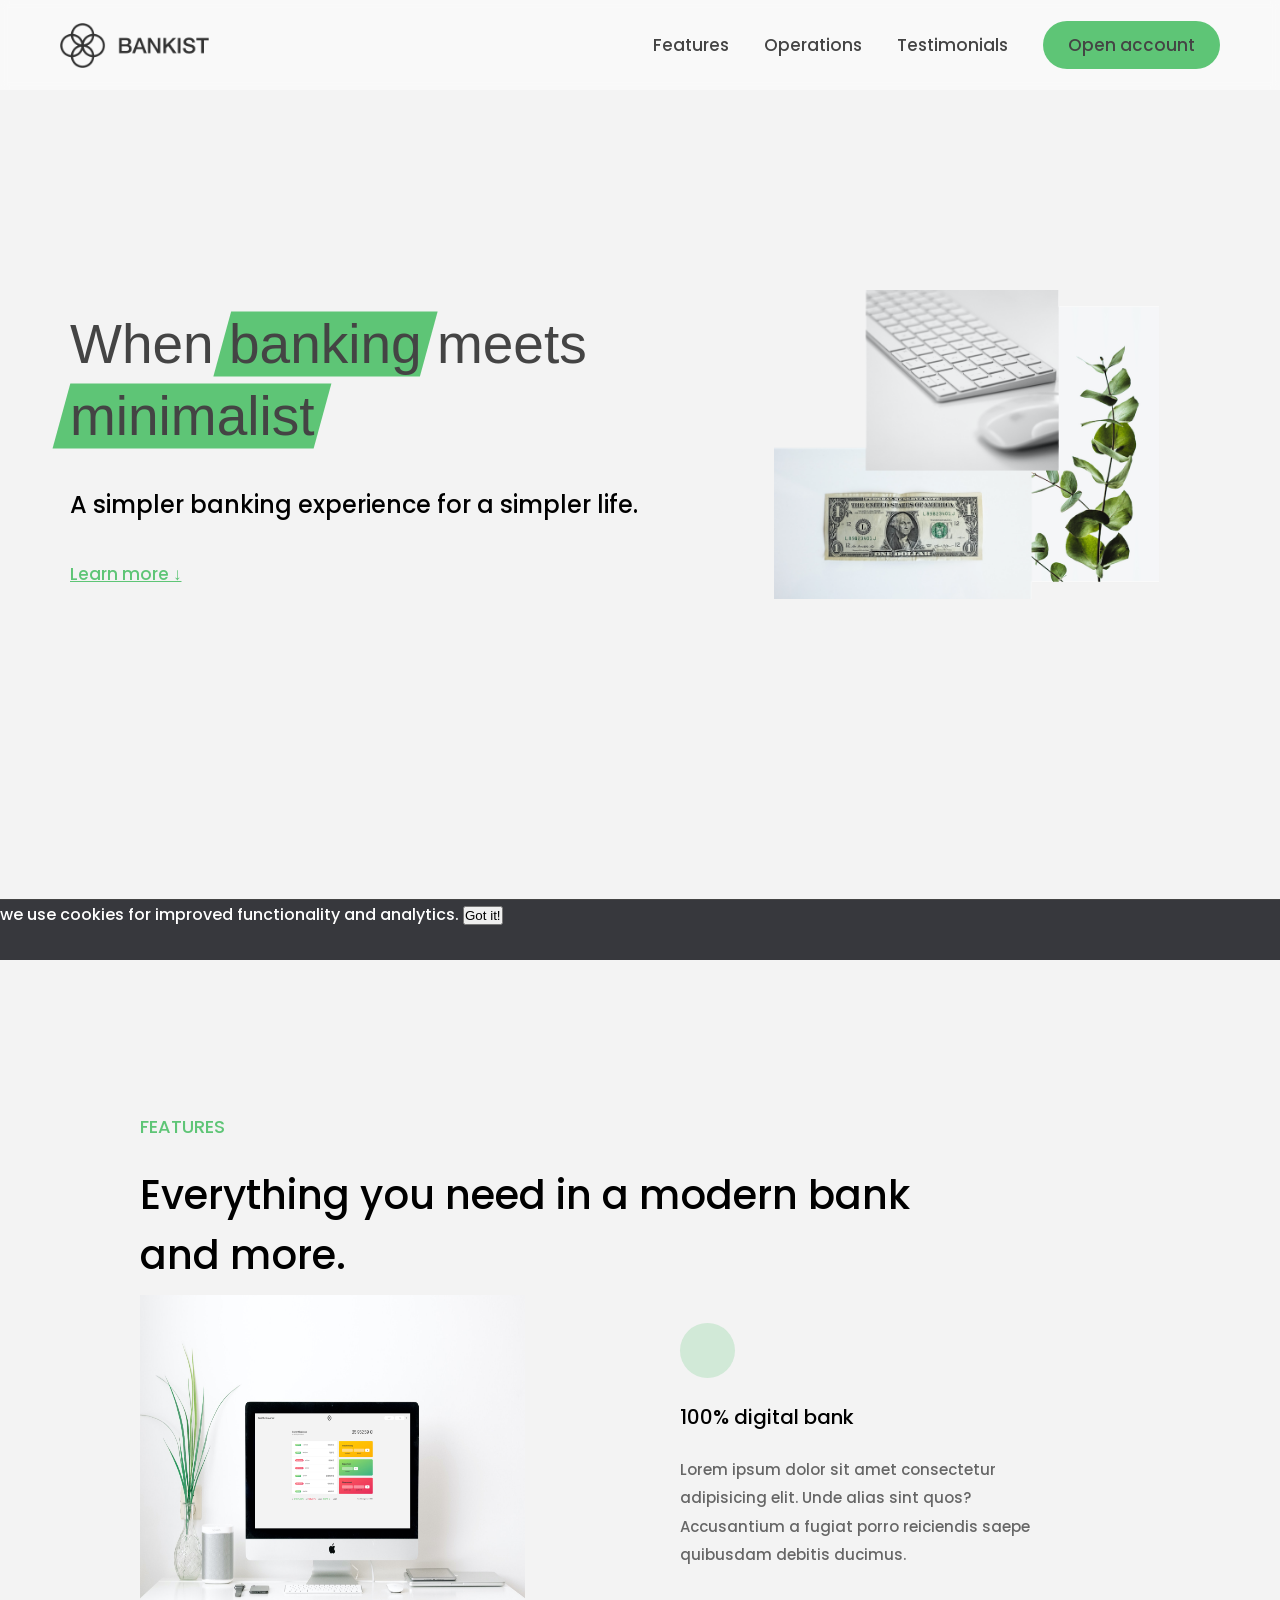
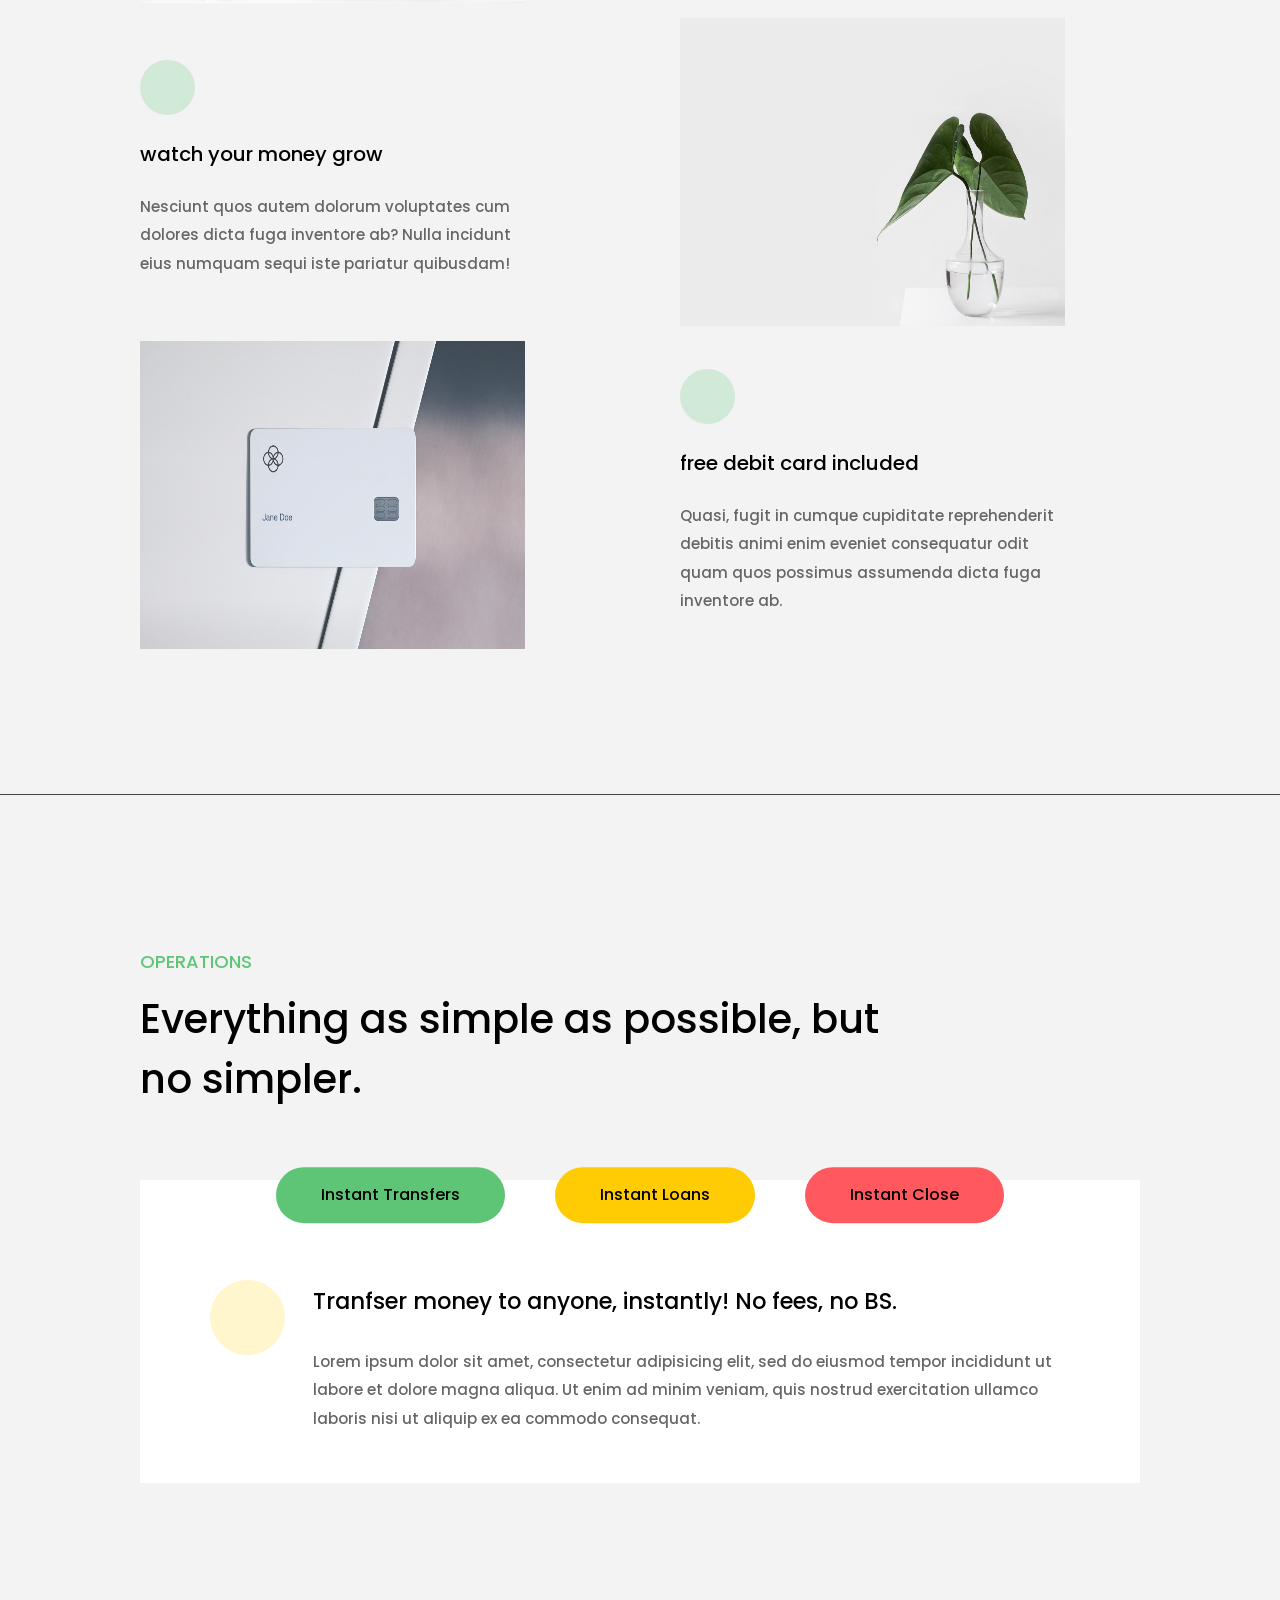
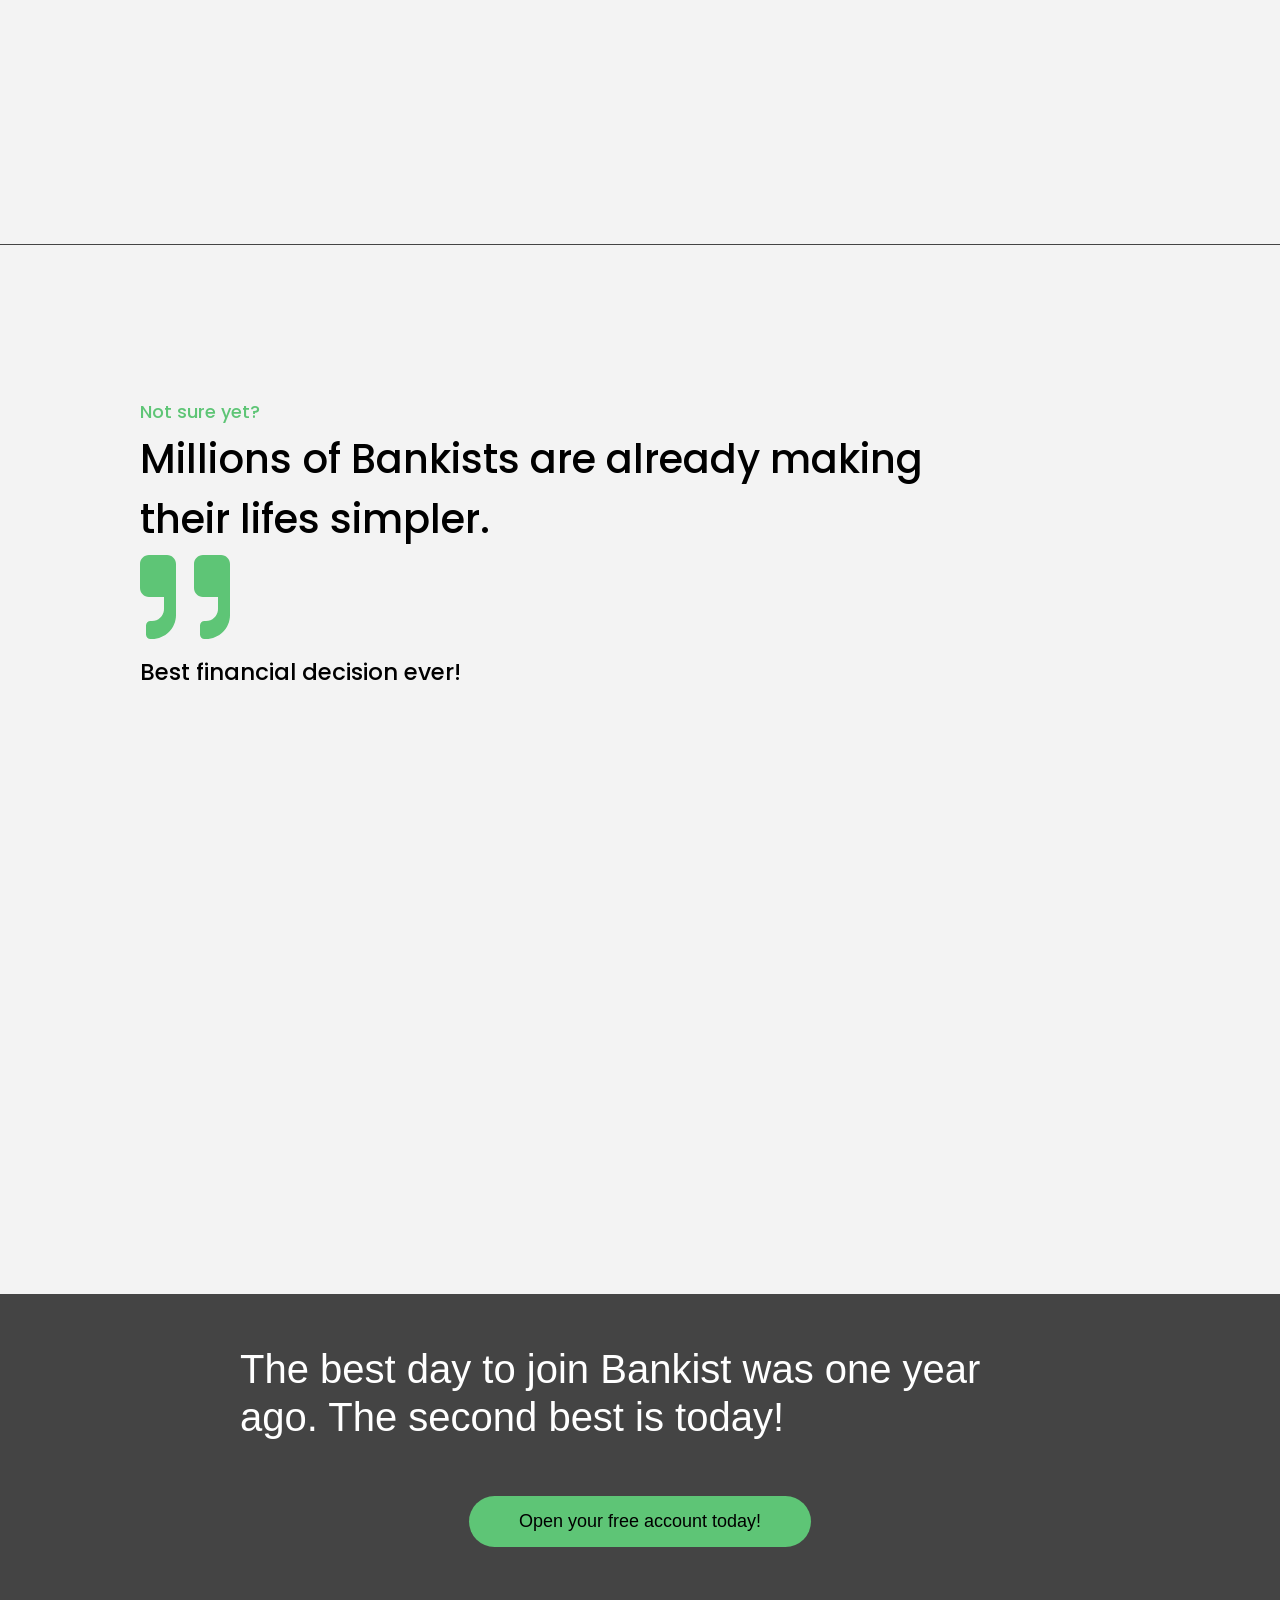
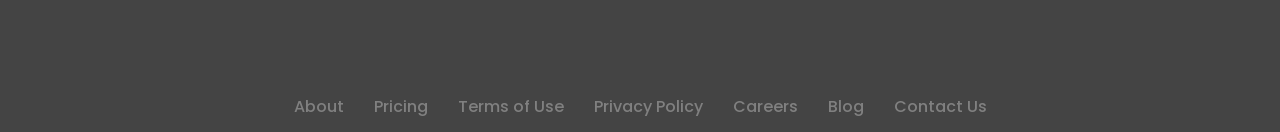
==== Advanced-DOM-and-Events/index.html @ 46413147 "Finished HTML, css, and simple js" ====
<!DOCTYPE html>
<html lang="en">
<head>
    <meta charset="UTF-8">
    <link rel="stylesheet" href="style.css">
    <meta name="viewport" content="width=device-width, initial-scale=1.0">
    <title>Document</title>
</head>
<link rel="preconnect" href="https://fonts.googleapis.com">
<link rel="preconnect" href="https://fonts.gstatic.com" crossorigin>
<link href="https://fonts.googleapis.com/css2?family=Abril+Fatface&family=Caveat:wght@400..700&family=Indie+Flower&family=Inter:ital,opsz,wght@0,14..32,100..900;1,14..32,100..900&family=Julius+Sans+One&family=Libre+Baskerville:ital,wght@0,400..700;1,400..700&family=Lobster&family=Lobster+Two:ital,wght@0,400;0,700;1,400;1,700&family=Montenegrin+Gothic+One&family=Nunito:ital,wght@0,200..1000;1,200..1000&family=Poppins:ital,wght@0,100;0,200;0,300;0,400;0,500;0,600;0,700;0,800;0,900;1,100;1,200;1,300;1,400;1,500;1,600;1,700;1,800;1,900&family=Press+Start+2P&family=Sono:wght,MONO@200..800,1&family=Unbounded:wght@200..900&display=swap" rel="stylesheet">
<body>
    <nav>
        <img src="./img/logo.png" class="logo" height="45">
        <div class="lists">
            <a href="#">Features</a>
            <a href="#">Operations</a>
            <a href="#">Testimonials</a>
            <a href="#" class="open-acc  open-button">Open account </a>
        </div>
    </nav>

    <!-- home page -->
    <section class="home-page">
        <div class="home-page__left">
            <h1>When <span>banking</span> meets <span>minimalist</span></h1>
            <p>A simpler banking experience for a simpler life.</p>
            <a href="#">Learn more ↓</a>
        </div>

        <div class="home-page__right">
            <img src="./img/hero.png">
        </div>
    </section>

    <!-- features page -->
    <section class="features-page">
        <h2>FEATURES<h2>
        <h3>Everything you need in a modern bank and more.</h3>
        <div class="features-page__features-box">
            <img src="./img/digital.jpg">
            <div class="features-page__features-box__digital-bank box">
                <div class="circle"></div>
                <h4>100% digital bank</h4>
                <p>Lorem ipsum dolor sit amet consectetur adipisicing elit. Unde alias sint quos? Accusantium a fugiat porro reiciendis saepe quibusdam debitis ducimus.</p>
            </div>

            <div class="features-page__features-box__grow box">
                <div class="circle"></div>
                <h4>watch your money grow</h4>
                <p>Nesciunt quos autem dolorum voluptates cum dolores dicta fuga inventore ab? Nulla incidunt eius numquam sequi iste pariatur quibusdam!</p>
            </div>

             <img src="./img/grow.jpg">
            <div class="features-page__features-box__included box">
                <div class="circle"></div>
                <h4>free debit card included</h4>
                <p>Quasi, fugit in cumque cupiditate reprehenderit debitis animi enim eveniet consequatur odit quam quos possimus assumenda dicta fuga inventore ab.</p>
            </div>
             <img src="./img/card.jpg">
        </div>
    </section>

     <!-- operations page -->
    <section class="operations-page">
        <h2>OPERATIONS<h2>
        <h3>Everything as simple as possible, but no simpler.</h3>
         <div class="container"></div>
            <div class="boxlists">
                <div class="container__btn transfer">Instant Transfers</div>
                <div class="container__btn loan">Instant Loans</div>
                <div class="container__btn close">Instant Close</div>
            </div>
            <div class="container__boxinside">
                <div class="circle2"></div>
                <div class="conainer__boxinside__smallerbox">
                    <h5>Tranfser money to anyone, instantly! No fees, no BS.</h5>
                    <p>Lorem ipsum dolor sit amet, consectetur adipisicing elit, sed do eiusmod tempor incididunt ut labore et dolore magna aliqua. Ut enim ad minim veniam, quis nostrud exercitation ullamco laboris nisi ut aliquip ex ea commodo consequat.</p>
                </div>
            </div>
        </div>
    </section>

    <!-- additional page -->
     <section class="more-info-page">
        <div class="section-title">
            <h2>Not sure yet?</h2>
            <h3>Millions of Bankists are already making their lifes simpler.</h3>
        </div>

        <div class="scroll-box">
            <div class="top-heading">
               
            </div>

            <div class="content">
                 <svg class="scroll-box__icon" viewBox="0 0 512 512">
                    <path d="M464 32H336c-26.5 0-48 21.5-48 48v128c0 26.5 21.5 48 48 48h80v64c0 35.3-28.7 64-64 64h-8c-13.3 0-24 10.7-24 24v48c0 13.3 10.7 24 24 24h8c70.7 0 128-57.3 128-128V80c0-26.5-21.5-48-48-48zm-288 0H48C21.5 32 0 53.5 0 80v128c0 26.5 21.5 48 48 48h80v64c0 35.3-28.7 64-64 64h-8c-13.3 0-24 10.7-24 24v48c0 13.3 10.7 24 24 24h8c70.7 0 128-57.3 128-128V80c0-26.5-21.5-48-48-48z"></path>
                </svg>
                <h3 class="scroll-box__header">Best financial decision ever!</h3>
            </div>
        </div>
     </section>

     <!-- login page -->
     <section class="login-page">
        <h1>The best day to join Bankist was one year ago. The second best is today!</h1>
        <button class="login-btn open-button">Open your free account today!</button>
        <div class="details">
            <a href="#">About</a>
            <a href="#">Pricing</a>
            <a href="#">Terms of Use</a>
            <a href="#">Privacy Policy</a>
            <a href="#">Careers</a>
            <a href="#">Blog</a>
            <a href="#">Contact Us</a>
        </div>
     </section>
     
     <!-- open account -->
    <div class="open-account hidden">
        <div class="bg"></div>
        <div class="content-box">
            <button class="close-btn">x</button>
            <h1>Open your bank account in just <span class="highlight">5 minutes</span></h1>
            <div class="open-account__content">
                <label for="first-name">First Name</label>
                <input type="text" id="first-name"></input>
                <label for="last-name">Last Name</label>
                <input type="text" id="last-name"></input>
                <label for="email">Email Address</label>
                <input type="text" id="email"></input>
            </div>
            <button class="open-account__btn">Next step</button>
        </div>
    </div>


    <script src="script.js"></script>
</body>
</html>
---- Advanced-DOM-and-Events/style.css ----
* {
    margin: 0;
    padding: 0;
    box-sizing: border-box;
    font-weight: 500;
}

body {
    font-family: Poppins;
    background-color: var(--light-color);
    line-height: 1.9;
    font-weight: 500;
}

:root {
    --dark-color: #444444;
    --green-color: #5ec576;
    --light-color: #f3f3f3;
    --color-primary-opacity: #5ec5763a;
    --lightgrey-color: #666;
    --color-secondary-opacity: #ffcd0331; 
    --color-primary: #5ec576;
    --color-secondary: #ffcb03;
    --color-tertiary: #ff585f;
}


 /* navigation bar */
 nav {
    display: flex;
    flex-direction: row;
    align-items: center;
    justify-content: space-between;
    padding: 0 60px;
    min-height: 90px;
    position: fixed;
    width: 100%;
    background-color: rgba(255, 255, 255, 0.5);
    backdrop-filter: blur(4px);
    z-index: 90;
 }

 .lists a {
    font-size: 17px;
    text-decoration: none;
    color: var(--dark-color);
    font-family: Poppins;
 }

 .lists {
    display: flex;
    gap: 35px;
    align-items: center;
 }

 .lists .open-acc {
    padding: 8px 25px;
    border-radius: 30px;
    background-color: var(--green-color);
 }

  .lists .open-acc:hover {
   background-color: #397e49;
} 


 /* home page */
 .home-page {
    display: flex;
    align-items: center;
    justify-content: space-around;
    min-height: 100vh;
    border-bottom: 1px solid var(--dark-color);
    gap: 50px;
    padding: 0 70px;
 }

 .home-page img {
    object-fit: cover;
    width: 385px;
 }

 .home-page__right {
   flex: 0.8; 
   text-align: left;
 }

 .home-page__left {
   flex: 1.2; 
   text-align: left;
   gap: 30px;
   display: flex;
   flex-direction: column;
 }

 .home-page__left h1 {
    font-size: 55px;
    text-align: left;
    line-height: 1.3;  
 }
 .home-page__left p {
    font-size: 24px;
 }

 .home-page a {
    font-size: 17px;
    color: var(--green-color);
 }

 .home-page span {
    position: relative;
 }

 .home-page span::after {
    content: "";
    top: 0;
    bottom: 0;
    left: 0;
    right: 0;
    background-color: var(--green-color);
    position: absolute;
    z-index: -1;
    transform: scale(1.07, 1.05) skewX(-15deg);
 }



 /* features page */
.features-page {
    display: flex;
    flex-direction: column;
    align-items: center;
    justify-content: center;
    gap: 10px;
    padding-left: 140px;
    padding-right: 80px;
    margin-top: 150px;
    padding-bottom: 150px;
    border-bottom: 1px solid var(--dark-color);
    margin-bottom: 150px;
}

 .features-page__features-box {
    display: grid;
    grid-template-columns: 1fr 1fr;
    grid-template-rows: repeat(3, 303px);
    gap: 20px;
    width: 100%;
 }

 .circle {
    width: 55px;
    height: 55px;
    border-radius: 50%;
    background-color: var(--color-primary-opacity);
 }

 .box {
    display: flex;
    flex-direction: column;
    gap: 20px;
    align-items: left;
    justify-content: center;
 }

 .features-page h2 {
    font-size: 18px;
    color: var(--green-color);
    align-self:first baseline
 }

 .features-page h3 {
    font-size: 40px;
    width: 800px;
    line-height: 1.5;
    align-self:first baseline
 }

 .features-page__features-box__digital-bank {
    grid-column: 2;
 }

 .features-page__features-box__included {
    grid-row: 3;
    grid-column: 2;
 }

 .box h4 {
    font-size: 20px;
 }

 .box p {
    font-size: 15px;
    max-width: 380px;
    color: var(--lightgrey-color)
 }



 /* operations page */
.operations-page {
    padding-left: 140px;
    padding-right: 140px;
    padding-bottom: 150px;
    border-bottom: 1px solid var(--dark-color);
    display: flex;
    flex-direction: column;
    gap: 5px;
    min-height: 100vh;
    background-color: var(--light-color);
    margin-top: 150px;
    margin-bottom: 150px;
}
 .operations-page h2 {
    font-size: 18px;
    color: var(--green-color);
    align-self:first baseline
 }

 .operations-page h3 {
    font-size: 40px;
    width: 800px;
    line-height: 1.5;
    align-self:first baseline
 }

 .container__boxinside {
    background-color: green;
    display: flex;
    justify-content: center;
    align-items: flex-start;
    flex-direction: row;
    width: 1000px;
    gap: 28px;
    background-color: white;
    padding: 70px;
    padding-top: 100px;
    padding-bottom: 50px;
    margin-top: -20px;
    position: relative;
 }

 .circle2 {
    width: 75px;
    height: 75px;
    border-radius: 50%;
    background-color: var(--color-secondary-opacity);
    flex-shrink: 0;
 }

 .conainer__boxinside__smallerbox {
    width: 760px;
    display: flex;
    flex-direction: column;
    gap: 25px;
 }

 .boxlists {
    display: flex;
    gap: 50px;
    width: 100%;
    justify-content: center;
    align-items: center;
    transform: translateY(50%);
    z-index: 2;
 }

 .container {
    margin-top: 20px;
 }

 .conainer__boxinside__smallerbox h5 {
    font-size: 22.5px;

 }

 .conainer__boxinside__smallerbox p {
    font-size: 15px;
    color: var(--lightgrey-color);
 }

 .container__btn {
    padding: 13px 45px; 
    font-size: 16px;
    border-radius: 100px;
 }

 .boxlists .transfer {
    background-color: var(--color-primary);
 }

 .boxlists .loan {
    background-color: var(--color-secondary);
 }

 .boxlists .close {
    background-color: var(--color-tertiary);
 }


 /* Not sure yet page */
 .more-info-page {
    height: 100vh;
    width: 100%;
    padding-left: 140px;
    padding-right: 140px;
    border-bottom: 1px solid var(--dark-color);
 }

  .more-info-page h2 {
    font-size: 18px;
    color: var(--green-color);
    align-self:first baseline
 }

 .more-info-page h3 {
    font-size: 40px;
    width: 800px;
    line-height: 1.5;
    align-self:first baseline
 }

.qoute {
  width: 6rem;
  height: 6rem;
  color: #5ec576;
  fill: "currentColor";
}

.scroll-box__icon {
  width: 6rem;
  height: 6rem;
  fill: #5ec576; /* Or use color if the SVG uses currentColor */
}

.scroll-box h3 {
   font-size: 23px;
}

.features-page__features-box img {
   width: 385px;
   height: 308px;
}


/* login-page */

.login-page {
  background-color: var(--dark-color);
  width: 100%;
  display: flex;
  align-items: center;
  justify-content: center;
  flex-direction: column;
  padding: 50px 200px;
  gap: 55px;
  padding-bottom: 10px;
}

.login-page h1 {
   font-size: 40px;
   color: white;
   text-align: left;
   line-height: 1.2;
   padding: 0 40px;
}

.login-page .login-btn {
   padding: 15px 50px;
   font-size: 18px;
   border-radius: 100px;
   background-color: var(--green-color);
   color: black;
   border: none;
   cursor: pointer;
   margin-bottom: 90px;
}

.details {
   display: flex;
   gap: 30px;
}

.details a {
   text-decoration: none;
   color: grey;
}



/* open acc */

.open-account {
   min-height: 100vh;
   width: 100%; 
   display: flex;
   align-items: center;
   justify-content: center;
   position: fixed;
   top: 0;
   left: 0;
   transition: opacity 0.4s ease;
   opacity: 1;
   pointer-events: auto;
   z-index: 100;
} 

.hidden {
   opacity: 0;
   pointer-events: none;
}

.bg {
   min-height: 100vh;
   width: 100%; 
   background-color: rgba(0, 0, 0, 0.5);
   backdrop-filter: blur(4px);
   position: absolute;
   width: 100%;
   height: 100%;
}
.open-account__content {
   display: grid;
   max-width: 500px;
   grid-template-columns: 0.5fr 1fr;
   grid-template-rows: repeat(3, 1fr);
   gap: 20px;
}

.content-box {
   display: flex;
   flex-direction: column;
   gap: 40px;
   background-color: #f3f3f3;
   padding: 25px 50px;
   position: relative;
   max-width: 560px;
}

.content-box h1 {
   font-size: 32.5px;
   line-height: 1.2;
}

.close-btn {
   position: absolute;
   font-size: 120px;
   color: inherit;
   top: 0;
   right: 0;
   background: none;
   font: inherit;
   border: none;
   margin: 10px;
}

.content-box .open-account__btn {
   padding: 15px 50px;
   font-size: 18px;
   border-radius: 100px;
   background-color: var(--green-color);
   color: black;
   border: none;
   cursor: pointer;
   max-width: 184px;
   align-self: center;
}

.content-box input {
   height: 42px;
}

h1 {
  /* Ensuring the heading has enough line-height for the highlight */
  line-height: 1.5;
  font-family: sans-serif; /* Replace with your font */
  color: #444;
}

.highlight {
  position: relative;
  /* Keep display inline so it wraps with text */
  display: inline;
  z-index: 1;
}

.highlight::after {
  display: block;
  content: "";
  position: absolute;
  /* Cover the span area */
  top: 0;
  left: 0;
  bottom: 0;
  right: 0;
  
  /* The gradient color and transparency */
  background-image: linear-gradient(to left top, #39b385, #9be15d);
  opacity: 0.7;
  
  /* Move it behind the text */
  z-index: -1;
  
  /* The skew and scale effect */
  transform: scale(1.07, 1.05) skewX(-15deg);
  
  /* Optional: make it look a bit more like the original matrix */
  /* transform: matrix(1.07, 0, -0.286706, 1.05, 0, 0); */
}
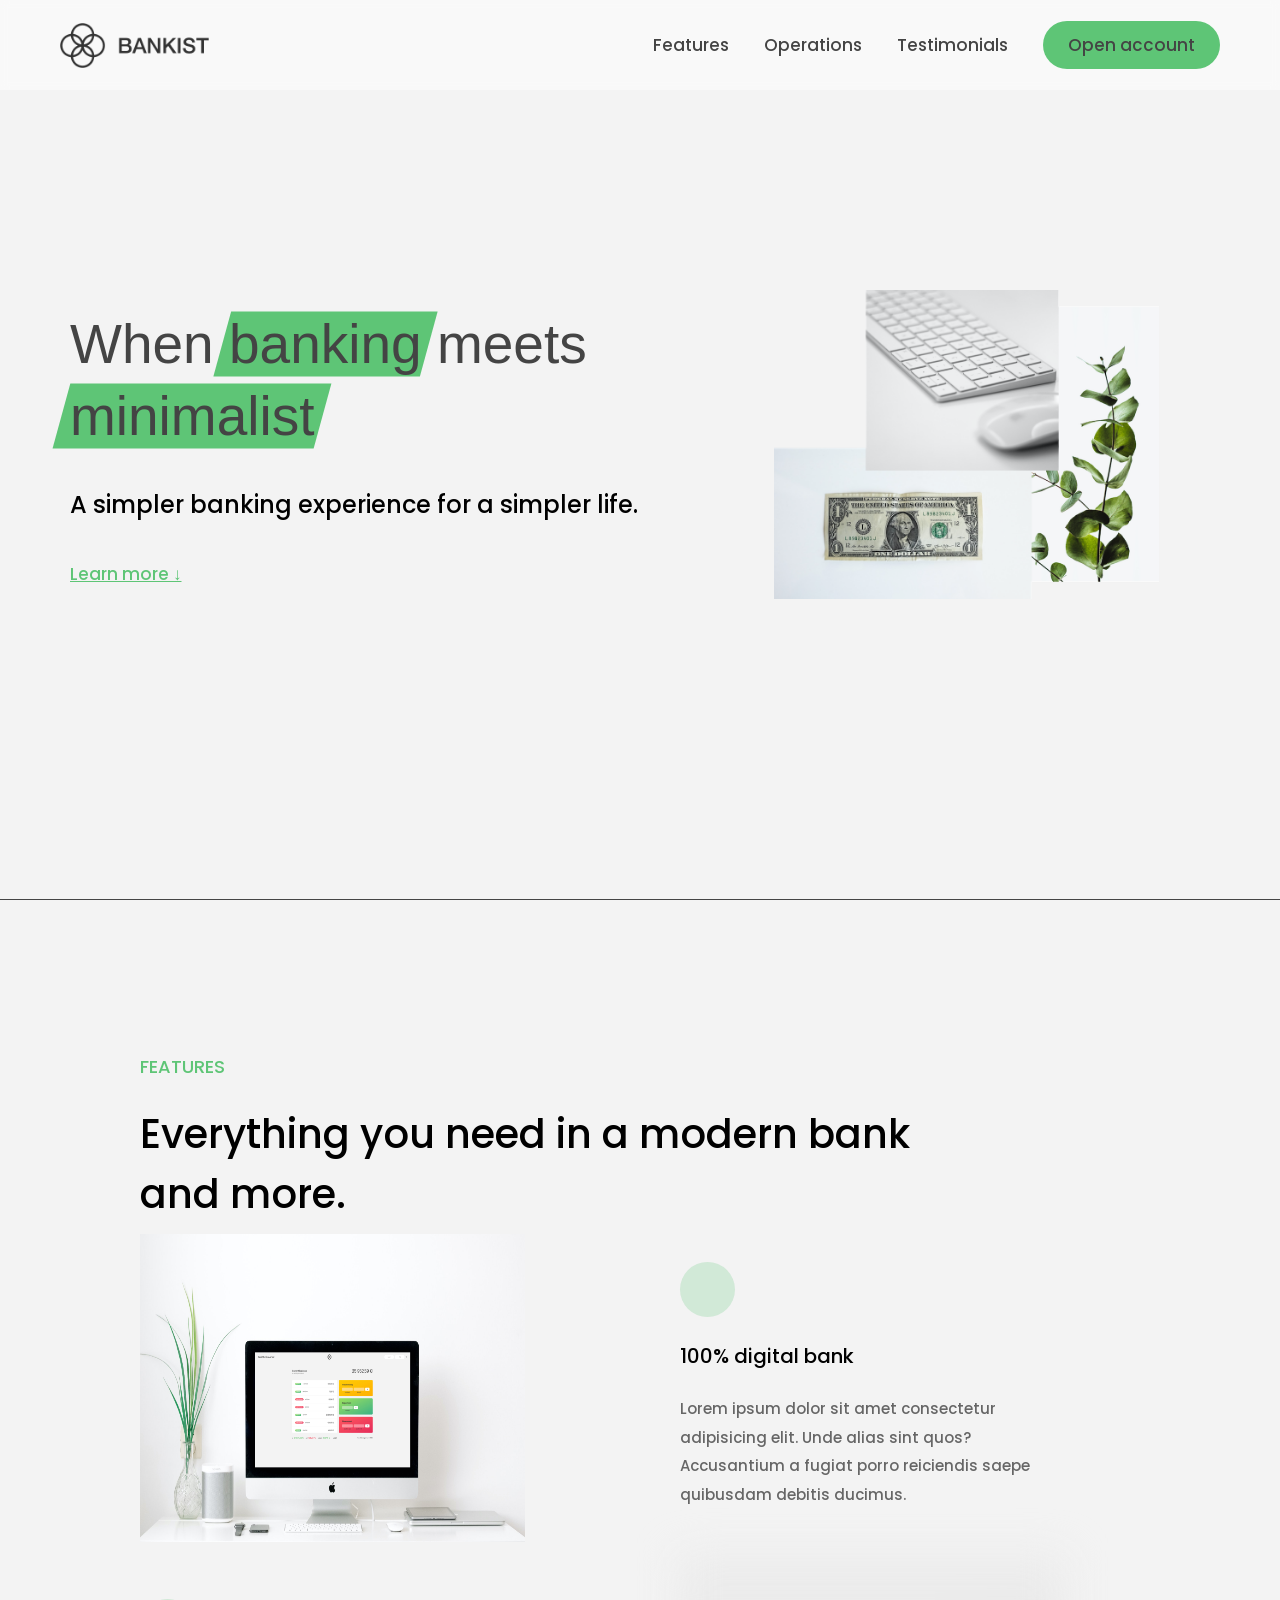
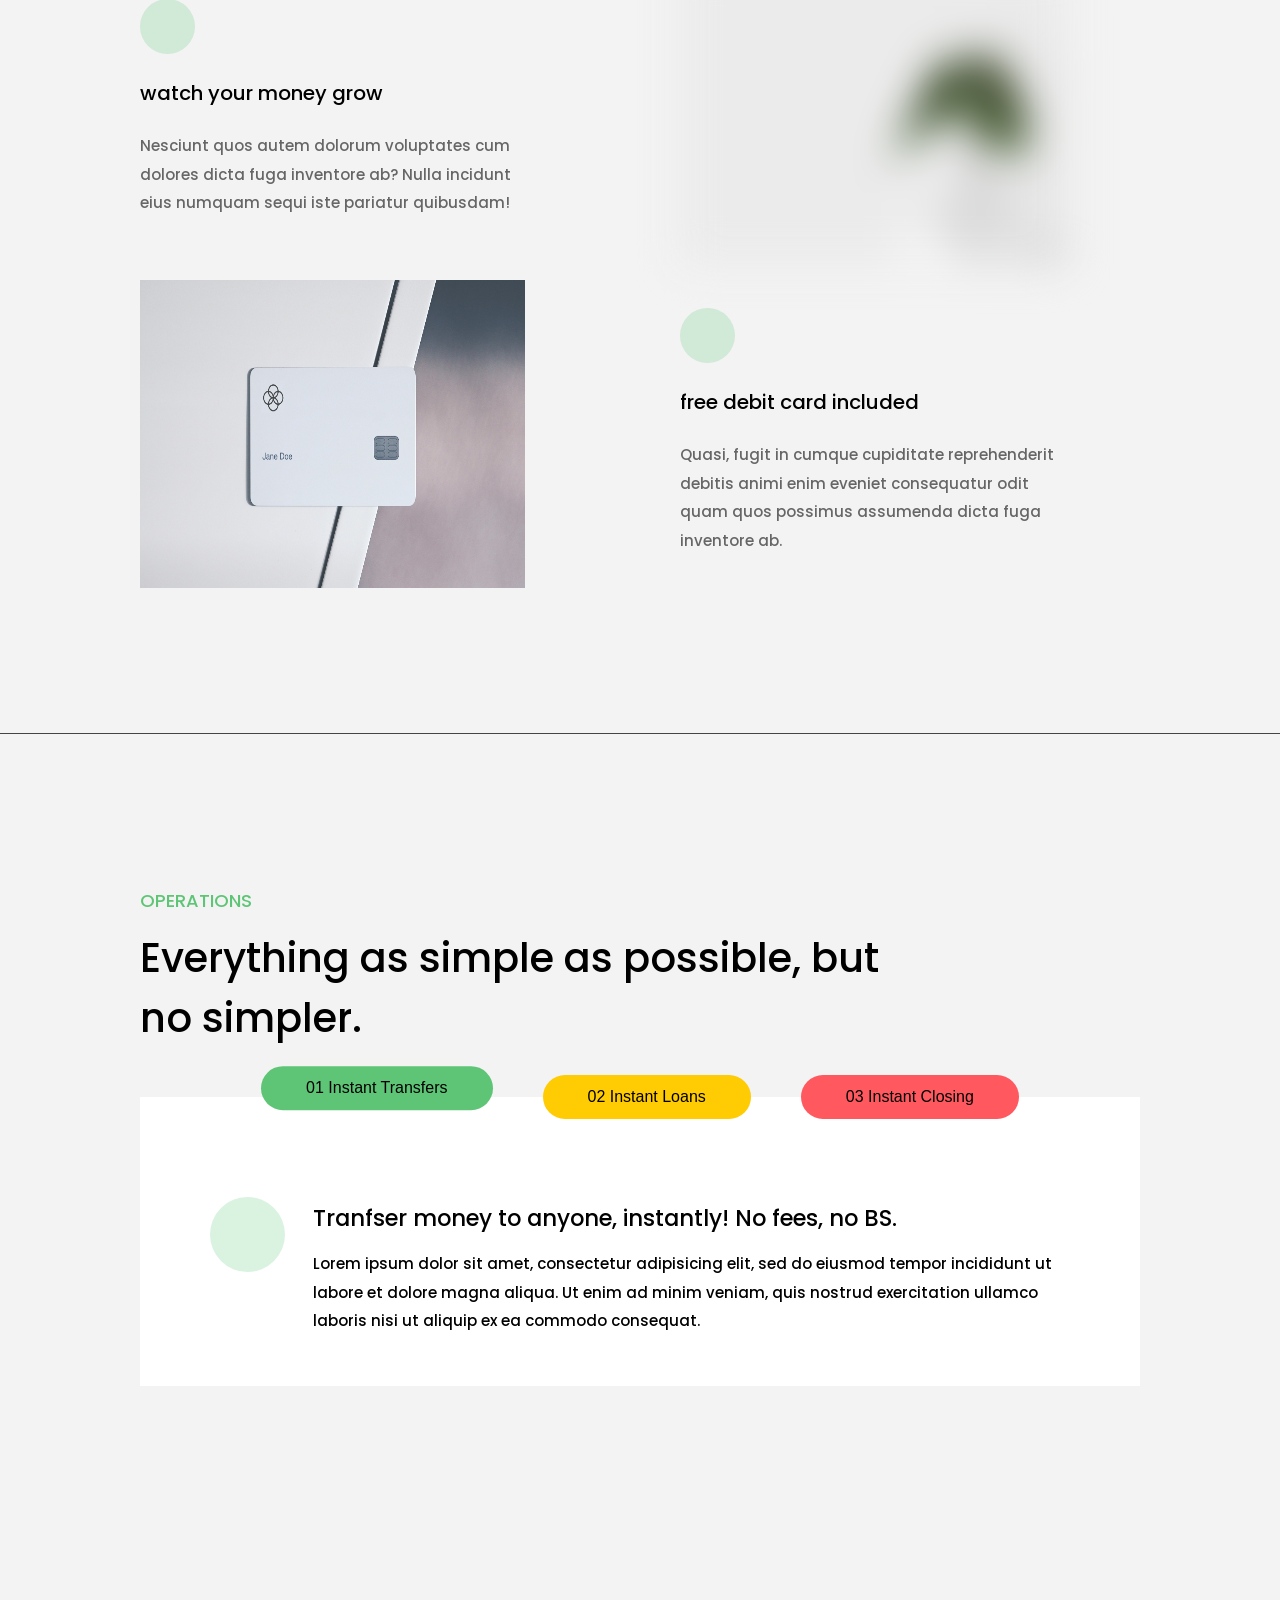
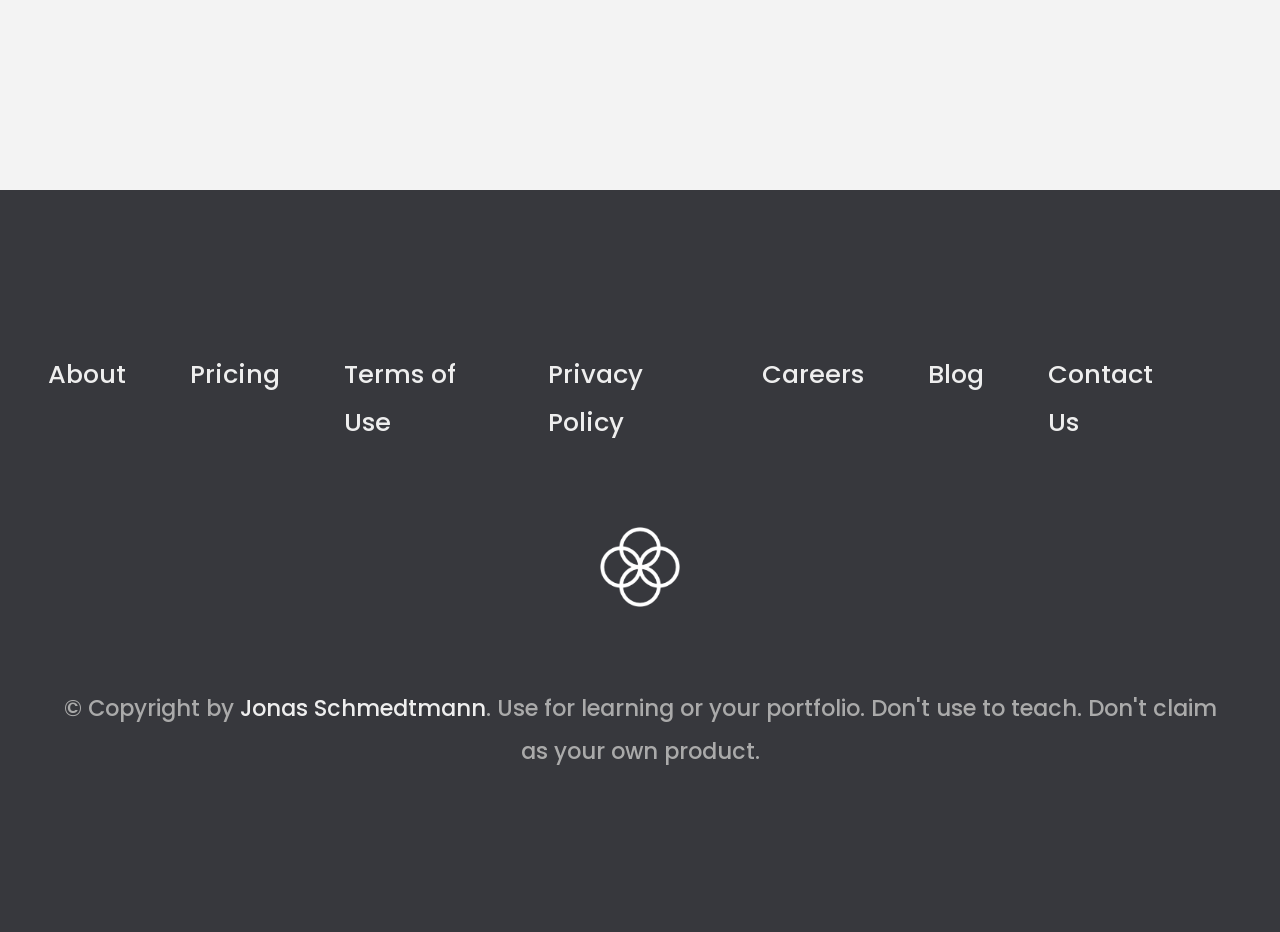
==== commit a9758f69: "Finished the bankist app🎉" ====
--- a/Advanced-DOM-and-Events/index.html
+++ b/Advanced-DOM-and-Events/index.html
@@ -6,18 +6,19 @@
     <link rel="stylesheet" href="style.css">
     <meta name="viewport" content="width=device-width, initial-scale=1.0">
     <title>Document</title>
+    <script defer src="script.js"></script>
 </head>
 <link rel="preconnect" href="https://fonts.googleapis.com">
 <link rel="preconnect" href="https://fonts.gstatic.com" crossorigin>
 <link href="https://fonts.googleapis.com/css2?family=Abril+Fatface&family=Caveat:wght@400..700&family=Indie+Flower&family=Inter:ital,opsz,wght@0,14..32,100..900;1,14..32,100..900&family=Julius+Sans+One&family=Libre+Baskerville:ital,wght@0,400..700;1,400..700&family=Lobster&family=Lobster+Two:ital,wght@0,400;0,700;1,400;1,700&family=Montenegrin+Gothic+One&family=Nunito:ital,wght@0,200..1000;1,200..1000&family=Poppins:ital,wght@0,100;0,200;0,300;0,400;0,500;0,600;0,700;0,800;0,900;1,100;1,200;1,300;1,400;1,500;1,600;1,700;1,800;1,900&family=Press+Start+2P&family=Sono:wght,MONO@200..800,1&family=Unbounded:wght@200..900&display=swap" rel="stylesheet">
 <body>
-    <nav>
+    <nav class="nav">
         <img src="./img/logo.png" class="logo" height="45">
         <div class="lists">
-            <a href="#">Features</a>
-            <a href="#">Operations</a>
-            <a href="#">Testimonials</a>
-            <a href="#" class="open-acc  open-button">Open account </a>
+            <a href="#section-1" class="features-list link">Features</a>
+            <a href="#section-2" class="link">Operations</a>
+            <a href="#section-3" class="link">Testimonials</a>
+            <a href="#" class="open-acc  open-button link">Open account </a>
         </div>
     </nav>
 
@@ -26,7 +27,7 @@
         <div class="home-page__left">
             <h1>When <span>banking</span> meets <span>minimalist</span></h1>
             <p>A simpler banking experience for a simpler life.</p>
-            <a href="#">Learn more ↓</a>
+            <a href="#" class="learn-more">Learn more ↓</a>
         </div>
 
         <div class="home-page__right">
@@ -35,11 +36,11 @@
     </section>
 
     <!-- features page -->
-    <section class="features-page">
+    <section class="features-page section" id="section-1">
         <h2>FEATURES<h2>
         <h3>Everything you need in a modern bank and more.</h3>
         <div class="features-page__features-box">
-            <img src="./img/digital.jpg">
+            <img src="./img/digital-lazy.jpg" data-src="./img/digital.jpg" class="lazy-img">
             <div class="features-page__features-box__digital-bank box">
                 <div class="circle"></div>
                 <h4>100% digital bank</h4>
@@ -52,71 +53,126 @@
                 <p>Nesciunt quos autem dolorum voluptates cum dolores dicta fuga inventore ab? Nulla incidunt eius numquam sequi iste pariatur quibusdam!</p>
             </div>
 
-             <img src="./img/grow.jpg">
+             <img src="./img/grow-lazy.jpg" data-src="./img/grow.jpg" class="lazy-img">
             <div class="features-page__features-box__included box">
                 <div class="circle"></div>
                 <h4>free debit card included</h4>
                 <p>Quasi, fugit in cumque cupiditate reprehenderit debitis animi enim eveniet consequatur odit quam quos possimus assumenda dicta fuga inventore ab.</p>
             </div>
-             <img src="./img/card.jpg">
+             <img src="./img/card-lazy.jpg" data-src="./img/card.jpg" class="lazy-img">
         </div>
     </section>
 
      <!-- operations page -->
-    <section class="operations-page">
+    <section class="operations-page section" id="section-2">
         <h2>OPERATIONS<h2>
         <h3>Everything as simple as possible, but no simpler.</h3>
-         <div class="container"></div>
-            <div class="boxlists">
-                <div class="container__btn transfer">Instant Transfers</div>
-                <div class="container__btn loan">Instant Loans</div>
-                <div class="container__btn close">Instant Close</div>
-            </div>
-            <div class="container__boxinside">
-                <div class="circle2"></div>
-                <div class="conainer__boxinside__smallerbox">
+        <div class="container">
+            <div class="container__tabs">
+                <button class="operations__btn operations__btn--1 operations__btn--active" data-tab="1">01 Instant Transfers</button>
+                <button class="operations__btn  operations__btn--2" data-tab="2">02 Instant Loans</button>
+                <button class="operations__btn  operations__btn--3" data-tab="3">03 Instant Closing</button>
+            </div>
+
+            <div class="container__contents container__contents--1 container__contents--active">
+                <div class="circle2a"></div>
+                <div>
                     <h5>Tranfser money to anyone, instantly! No fees, no BS.</h5>
                     <p>Lorem ipsum dolor sit amet, consectetur adipisicing elit, sed do eiusmod tempor incididunt ut labore et dolore magna aliqua. Ut enim ad minim veniam, quis nostrud exercitation ullamco laboris nisi ut aliquip ex ea commodo consequat.</p>
                 </div>
             </div>
-        </div>
-    </section>
-
-    <!-- additional page -->
-     <section class="more-info-page">
-        <div class="section-title">
-            <h2>Not sure yet?</h2>
-            <h3>Millions of Bankists are already making their lifes simpler.</h3>
-        </div>
-
-        <div class="scroll-box">
-            <div class="top-heading">
-               
-            </div>
-
-            <div class="content">
-                 <svg class="scroll-box__icon" viewBox="0 0 512 512">
-                    <path d="M464 32H336c-26.5 0-48 21.5-48 48v128c0 26.5 21.5 48 48 48h80v64c0 35.3-28.7 64-64 64h-8c-13.3 0-24 10.7-24 24v48c0 13.3 10.7 24 24 24h8c70.7 0 128-57.3 128-128V80c0-26.5-21.5-48-48-48zm-288 0H48C21.5 32 0 53.5 0 80v128c0 26.5 21.5 48 48 48h80v64c0 35.3-28.7 64-64 64h-8c-13.3 0-24 10.7-24 24v48c0 13.3 10.7 24 24 24h8c70.7 0 128-57.3 128-128V80c0-26.5-21.5-48-48-48z"></path>
-                </svg>
-                <h3 class="scroll-box__header">Best financial decision ever!</h3>
+
+             <div class="container__contents  container__contents--2">
+                <div class="circle2b"></div>
+                <div>
+                    <h5>Buy a home or make your dreams come true, with instant loans.</h5>
+                    <p> Duis aute irure dolor in reprehenderit in voluptate velit ess cillum dolore eu fugiat nulla pariatur. Excepteur sint occaecat cupidatat non proident, sunt in culpa qui officia deserunt mollit anim id est laborum.</p>
+                </div>
+            </div>
+
+             <div class="container__contents  container__contents--3">
+                <div class="circle2c"></div>
+                <div>
+                    <h5>No longer need your account? No problem! Close it instantly.</h5>
+                    <p> Excepteur sint occaecat cupidatat non proident, sunt in culpa qui officia deserunt mollit anim id est laborum. Ut enim ad minim veniam, quis nostrud exercitation ullamco laboris nisi ut aliquip exea commodo consequat.</p>
+                </div>
             </div>
         </div>
      </section>
 
-     <!-- login page -->
-     <section class="login-page">
-        <h1>The best day to join Bankist was one year ago. The second best is today!</h1>
-        <button class="login-btn open-button">Open your free account today!</button>
-        <div class="details">
-            <a href="#">About</a>
-            <a href="#">Pricing</a>
-            <a href="#">Terms of Use</a>
-            <a href="#">Privacy Policy</a>
-            <a href="#">Careers</a>
-            <a href="#">Blog</a>
-            <a href="#">Contact Us</a>
-        </div>
-     </section>
+     <!-- slider page -->
+      <!-- <section class="slider-page" id="section-3">
+        <div class="img-container">
+            <img src="./slider-imgs/john-fowler-03Pv2Ikm5Hk-unsplash.jpg" class="slide-img">
+            <img src="./slider-imgs/marek-piwnicki-NwZmYW5ETnE-unsplash.jpg" class="slide-img">
+            <img src="./slider-imgs/pietro-de-grandi-T7K4aEPoGGk-unsplash.jpg" class="slide-img">
+            <img src="./slider-imgs/pine-watt-2Hzmz15wGik-unsplash.jpg" class="slide-img">
+            <button class="slide-btn slide-btn-right">→</button>
+            <button class="slide-btn slide-btn-left">←</button>
+            <div class="dots"></div>
+        </div>
+      </section> -->
+
+      <!-- Not Sure Yet page -->
+    <section class="not-sure section" id="section-3">
+        <h5>Not sure yet?</h5>
+        <p>Millions of Bankists are already making their lifes simpler.</p>
+        <div class="message-container">
+            <button class="slide-btn right-btn">→</button>
+            <button class="slide-btn left-btn">←</button>
+            <div class="slide slide-1 slide-active">
+                <h3>Best financial decision ever</h3>
+                <p>Bro ipsum dolor sit amet switch ride first tracks flow, dirtbag shred washboard McTwist sharkbite manny ollie stoked titanium. Bump huck endo rigid phat wheelie. Grab stunt laps berm, hellflip cornice gnar OTB sharkbite sketching air. Cork pipe clean, saddle rail reverse camber death cookies death cookies grind ride Bike laps travel. Hammerhead gnar gorby derailleur brain bucket newschooler. Bike first tracks OTB Whistler sharkbite bail.</p>
+                <div class="bottom">
+                    <img src="./img/user-1.jpg">
+                    <div class="details">
+                        <h1 class="name">Biruk Assefa</h1>
+                        <h1 class="location">Bahir Dar, Ethiopia</h1>
+                    </div>
+                </div>
+            </div>
+
+            <div class="slide slide-2">
+              <h3 class="testimonial__header">Finally free from old-school banks</h3>
+            <p>
+              Debitis, nihil sit minus suscipit magni aperiam vel tenetur
+              incidunt commodi architecto numquam omnis nulla autem,
+              necessitatibus blanditiis modi similique quidem. Odio aliquam
+              culpa dicta beatae quod maiores ipsa minus consequatur error sunt,
+              deleniti saepe aliquid quos inventore sequi. Necessitatibus id
+              alias reiciendis, perferendis facere.
+            </p>
+                <div class="bottom">
+                    <img src="./img/user-2.jpg">
+                    <div class="details">
+                        <h1 class="name">Mahidere selam</h1>
+                        <h1 class="location">Las Vegas, USA</h1>
+                    </div>
+                </div>
+            </div>
+
+            <div class="slide slide-3">
+                <h3 class="testimonial__header">The last step to becoming a complete minimalist</h3>
+                <p>
+                Quisquam itaque deserunt ullam, quia ea repellendus provident,
+                ducimus neque ipsam modi voluptatibus doloremque, corrupti
+                laborum. Incidunt numquam perferendis veritatis neque repellendus.
+                Lorem, ipsum dolor sit amet consectetur adipisicing elit. Illo
+                deserunt exercitationem deleniti.
+                </p>
+                <div class="bottom">
+                    <img src="./img/user-3.jpg">
+                    <div class="details">
+                        <h1 class="name">Alex Abrham</h1>
+                        <h1 class="location">Gondar, Ethiopia</h1>
+                    </div>
+                </div>
+            </div>
+      
+        </div>
+        <div class="dots"></div>
+    </section>
+
      
      <!-- open account -->
     <div class="open-account hidden">
@@ -136,7 +192,54 @@
         </div>
     </div>
 
-
-    <script src="script.js"></script>
+      <section class="section section--sign-up">
+      <div class="section__title">
+        <h3 class="section__header">
+          The best day to join Bankist was one year ago. The second best is
+          today!
+        </h3>
+      </div>
+      <button class="btn btn--show-modal">Open your free account today!</button>
+    </section>
+
+    <footer class="footer">
+      <ul class="footer__nav">
+        <li class="footer__item">
+          <a class="footer__link" href="#">About</a>
+        </li>
+        <li class="footer__item">
+          <a class="footer__link" href="#">Pricing</a>
+        </li>
+        <li class="footer__item">
+          <a class="footer__link" href="#">Terms of Use</a>
+        </li>
+        <li class="footer__item">
+          <a class="footer__link" href="#">Privacy Policy</a>
+        </li>
+        <li class="footer__item">
+          <a class="footer__link" href="#">Careers</a>
+        </li>
+        <li class="footer__item">
+          <a class="footer__link" href="#">Blog</a>
+        </li>
+        <li class="footer__item">
+          <a class="footer__link" href="#">Contact Us</a>
+        </li>
+      </ul>
+      <img src="img/icon.png" alt="Logo" class="footer__logo" />
+      <p class="footer__copyright">
+        &copy; Copyright by
+        <a
+          class="footer__link twitter-link"
+          target="_blank"
+          href="https://twitter.com/jonasschmedtman"
+          >Jonas Schmedtmann</a
+        >. Use for learning or your portfolio. Don't use to teach. Don't claim
+        as your own product.
+      </p>
+    </footer>
+
+
+    <!-- <script src="script.js"></script> -->
 </body>
 </html>
--- a/Advanced-DOM-and-Events/style.css
+++ b/Advanced-DOM-and-Events/style.css
@@ -4,6 +4,10 @@
     padding: 0;
     box-sizing: border-box;
     font-weight: 500;
+}
+
+html {
+   scroll-behavior: smooth;
 }
 
 body {
@@ -34,13 +38,15 @@
     justify-content: space-between;
     padding: 0 60px;
     min-height: 90px;
-    position: fixed;
     width: 100%;
-    background-color: rgba(255, 255, 255, 0.5);
-    backdrop-filter: blur(4px);
     z-index: 90;
  }
 
+ .sticky {
+   position: fixed;
+   background-color: rgba(255, 255, 255, 0.5);
+   backdrop-filter: blur(4px);
+ }
  .lists a {
     font-size: 17px;
     text-decoration: none;
@@ -63,6 +69,16 @@
   .lists .open-acc:hover {
    background-color: #397e49;
 } 
+
+/* section hidden */
+.section--hidden {
+   opacity: 0;
+   transform: translateY(80px);
+}
+
+.section {
+   transition: transform 0.8s ease, opacity 0.8s ease
+}
 
 
  /* home page */
@@ -147,7 +163,11 @@
     grid-template-rows: repeat(3, 303px);
     gap: 20px;
     width: 100%;
- }
+   }
+   
+.lazy-img {
+   filter: blur(20px);
+}
 
  .circle {
     width: 55px;
@@ -225,7 +245,7 @@
     align-self:first baseline
  }
 
- .container__boxinside {
+ .container__contents {
     background-color: green;
     display: flex;
     justify-content: center;
@@ -241,7 +261,15 @@
     position: relative;
  }
 
- .circle2 {
+ .circle2a {
+    width: 75px;
+    height: 75px;
+    border-radius: 50%;
+    background-color: var(--color-primary-opacity);
+    flex-shrink: 0;
+ }
+
+ .circle2b {
     width: 75px;
     height: 75px;
     border-radius: 50%;
@@ -249,54 +277,73 @@
     flex-shrink: 0;
  }
 
- .conainer__boxinside__smallerbox {
-    width: 760px;
-    display: flex;
-    flex-direction: column;
-    gap: 25px;
- }
-
- .boxlists {
-    display: flex;
-    gap: 50px;
-    width: 100%;
-    justify-content: center;
-    align-items: center;
-    transform: translateY(50%);
-    z-index: 2;
+  .circle2c {
+    width: 75px;
+    height: 75px;
+    border-radius: 50%;
+    background-color: #ff586075;
+    flex-shrink: 0;
  }
 
  .container {
-    margin-top: 20px;
- }
-
- .conainer__boxinside__smallerbox h5 {
-    font-size: 22.5px;
-
- }
-
- .conainer__boxinside__smallerbox p {
-    font-size: 15px;
-    color: var(--lightgrey-color);
- }
-
- .container__btn {
-    padding: 13px 45px; 
-    font-size: 16px;
-    border-radius: 100px;
- }
-
- .boxlists .transfer {
-    background-color: var(--color-primary);
- }
-
- .boxlists .loan {
-    background-color: var(--color-secondary);
- }
-
- .boxlists .close {
-    background-color: var(--color-tertiary);
- }
+   display: flex;
+   flex-direction: column;
+   align-items: center;
+   justify-content: center;
+   gap: 20px;
+   position: relative;
+ }
+
+ .container__tabs {
+   display: flex;
+   gap: 50px;
+ }
+
+ .operations__btn {
+   padding: 13px 45px;
+   font-size: 16px;
+   border: none;
+   border-radius: 100px;
+   gap: 50px;
+   transform: translateY(50%);
+   z-index: 30;
+ }
+
+ .operations__btn--1 {
+   background-color: var(--color-primary)
+ }
+
+ .operations__btn--2 {
+   background-color: var(--color-secondary)
+ }
+
+ .operations__btn--3 {
+   background-color: var(--color-tertiary)
+ }
+
+.container__contents {
+   display: grid;
+   grid-template-columns: auto auto;
+   display: none;
+}
+
+.container__contents--active {
+  display: grid;
+}
+
+.container__contents p {
+   font-size: 15px;
+}
+
+.container__contents h5 {
+   font-size: 22.5px;
+   margin-bottom: 10px;
+}
+
+ .operations__btn--active {
+   transform: translateY(30%);
+ }
+
 
 
  /* Not sure yet page */
@@ -342,6 +389,9 @@
    width: 385px;
    height: 308px;
 }
+
+
+
 
 
 /* login-page */
@@ -507,4 +557,261 @@
   
   /* Optional: make it look a bit more like the original matrix */
   /* transform: matrix(1.07, 0, -0.286706, 1.05, 0, 0); */
+}
+
+
+
+/* slider page */
+.img-container img {
+   width: 800px;
+   height: 400px;
+   object-fit: cover;
+   grid-area: stack;
+   pointer-events: none;
+   overflow: hidden;
+}
+
+
+
+.slider-page {
+   display: flex;
+   align-items: center;
+   justify-content: center;
+   min-height: 100vh;
+}
+
+.img-container {
+   display: grid;
+   grid-template-areas: "stack";
+   position: relative;
+   
+}
+
+.slide-btn {
+   position: absolute;
+   width: 30px;
+   height: 30px;
+   border-radius: 45%;
+   margin-left: 10px;
+   margin-right: 10px;
+   z-index: 10;
+}
+
+.slide-btn-left {
+   bottom: 50%;
+}
+
+.slide-btn-right {
+   bottom: 50%;
+   right: 0;
+}
+
+.dots {
+   display: flex;
+   align-items: center;
+   justify-content: center;
+   gap: 10px;
+   margin-top: 20px;
+}
+
+.dot-btn {
+   background-color: grey;
+   width: 25px;
+   height: 25px;
+   border-radius: 50%;
+}
+
+.dot-btn-active {
+   background-color: red;
+}
+
+
+
+/* not sure yet page */
+.not-sure {
+  display: flex;
+  align-items: start;
+  gap: 20px;
+  min-height: 100vh;
+  flex-direction: column;
+  padding-left: 100px;
+  padding-right: 100px; 
+}
+
+.not-sure h5 {
+  font-size: 18px;
+  color: var(--color-primary)
+}
+
+.not-sure p {
+  font-size: 40px;
+  line-height: 1.1;
+   width: 800px;
+}
+
+.slide h3 {
+   font-size: 22.5px;
+}
+
+.slide p {
+   font-size: 17px;
+   color: #666;
+   max-width: 600px;
+   text-align: center;
+}
+
+.details .name {
+   font-size: 16px;
+   font-weight: bold;
+}
+
+.details .location {
+   font-size: 14px;
+   color: #666
+}
+.slide {
+   display: flex;
+   align-items: center;
+   justify-content: center;
+   flex-direction: column;
+   margin-top: 60px;
+   gap: 20px;
+   align-self: center;
+   background-color: var(--light-color);
+   position: absolute;
+   top: 0;
+   left: 0;
+   width: 100%;
+   opacity: 0;
+}
+
+.slide-active {
+   opacity: 1;
+}
+
+.message-container {
+   margin-left: auto;
+   margin-right: auto;
+   position: relative;
+   min-width: 750px;
+   min-height: 300px;
+}
+
+.details {
+   display: flex;
+   flex-direction: column;
+   gap: 5px;
+   justify-content: center;
+   align-items: center
+}
+
+.bottom {
+   display: flex;
+   gap: 10px;
+}
+
+.bottom img {
+   border-radius: 50%;
+   width: 75px;
+   height: 75px;
+}
+
+.slide-btn {
+   width: 30px;
+   height: 30px;
+   border-radius: 50%;
+   position: absolute;
+   top: 50%;
+}
+
+.left-btn {
+   left: 0;
+}
+
+.right-btn {
+   right: 0;
+}
+
+.dots {
+   align-self: center;
+   margin-top: 50px;
+}
+
+.slide-dot {
+   width: 1rem;
+  height: 1rem;
+  border-radius: 50%;
+  background-color: #b9b9b9;
+  opacity: 0.7;
+  cursor: pointer;
+  border: none;
+}
+
+.dot-btn-active {
+  background-color: #fff;
+  opacity: 1;
+}
+
+
+/* SIGNUP */
+.section--sign-up {
+  background-color: #37383d;
+  border-top: none;
+  border-bottom: 1px solid #444;
+  text-align: center;
+  padding: 10rem 3rem;
+}
+
+.section--sign-up .section__header {
+  color: #fff;
+  text-align: center;
+}
+
+.section--sign-up .section__title {
+  margin-bottom: 6rem;
+}
+
+.section--sign-up .btn {
+  font-size: 1.9rem;
+  padding: 2rem 5rem;
+}
+
+/* FOOTER */
+.footer {
+  padding: 10rem 3rem;
+  background-color: #37383d;
+}
+
+.footer__nav {
+  list-style: none;
+  display: flex;
+  justify-content: center;
+  margin-bottom: 5rem;
+}
+
+.footer__item {
+  margin-right: 4rem;
+}
+
+.footer__link {
+  font-size: 1.6rem;
+  color: #eee;
+  text-decoration: none;
+}
+
+.footer__logo {
+  height: 5rem;
+  display: block;
+  margin: 0 auto;
+  margin-bottom: 5rem;
+}
+
+.footer__copyright {
+  font-size: 1.4rem;
+  color: #aaa;
+  text-align: center;
+}
+
+.footer__copyright .footer__link {
+  font-size: 1.4rem;
 }
